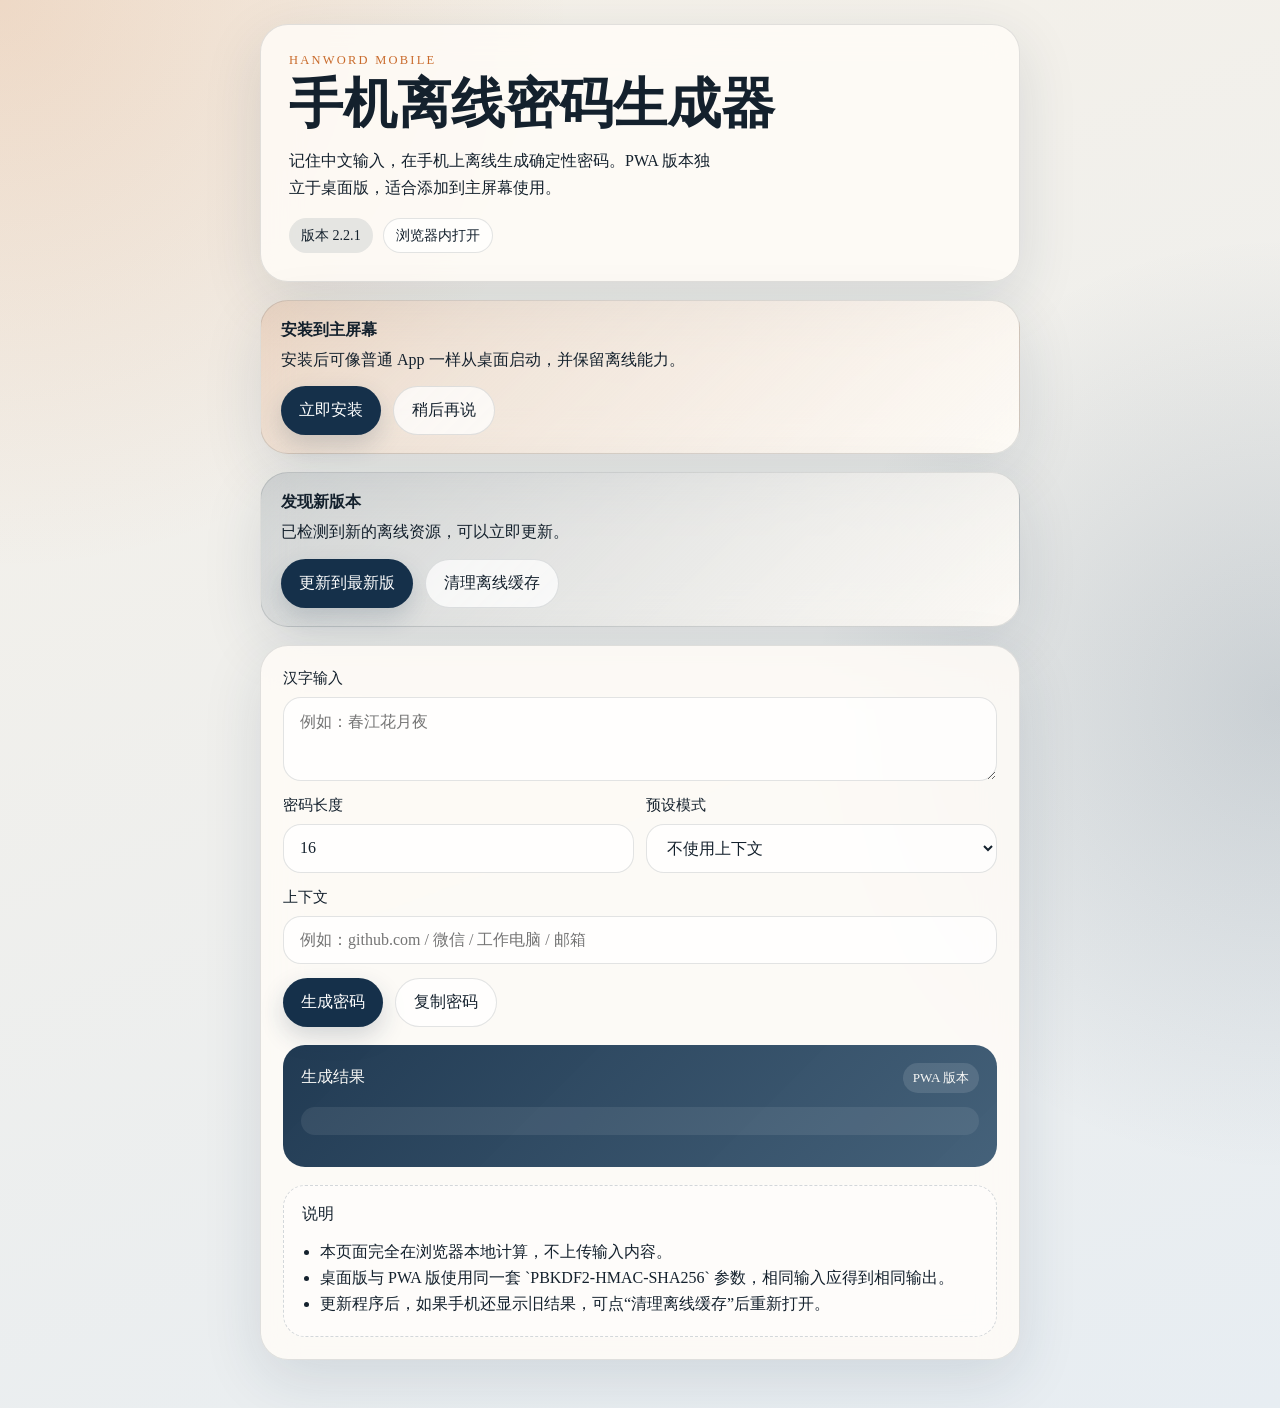
==== pwa/index.html @ ae56d12a "Add PWA files" ====
<!doctype html>
<html lang="zh-CN">
<head>
  <meta charset="utf-8">
  <meta name="viewport" content="width=device-width, initial-scale=1, viewport-fit=cover">
  <meta name="theme-color" content="#15304a">
  <title>HAnWord PWA</title>
  <link rel="manifest" href="manifest.webmanifest">
  <link rel="stylesheet" href="styles.css">
</head>
<body>
  <main class="app-shell">
    <section class="hero-card">
      <p class="eyebrow">HAnWord Mobile</p>
      <h1>手机离线密码生成器</h1>
      <p class="lead">记住中文输入，在手机上离线生成确定性密码。PWA 版本独立于桌面版，适合添加到主屏幕使用。</p>
      <div class="meta-row">
        <span class="pill" id="version-pill">版本读取中</span>
        <span class="pill subtle" id="install-state">浏览器内打开</span>
      </div>
    </section>

    <section class="install-card" id="install-card" hidden>
      <div>
        <p class="card-title">安装到主屏幕</p>
        <p class="card-copy" id="install-copy">安装后可像普通 App 一样从桌面启动，并保留离线能力。</p>
      </div>
      <div class="actions">
        <button type="button" id="install-btn">立即安装</button>
        <button type="button" id="dismiss-install-btn" class="secondary">稍后再说</button>
      </div>
    </section>

    <section class="update-card" id="update-card" hidden>
      <div>
        <p class="card-title">发现新版本</p>
        <p class="card-copy">已检测到新的离线资源，可以立即更新。</p>
      </div>
      <div class="actions">
        <button type="button" id="refresh-btn">更新到最新版</button>
        <button type="button" id="clear-cache-btn" class="secondary">清理离线缓存</button>
      </div>
    </section>

    <section class="panel">
      <form id="password-form" class="form-grid">
        <label>
          <span>汉字输入</span>
          <textarea id="hanzi" rows="3" placeholder="例如：春江花月夜" required></textarea>
        </label>

        <div class="row two-cols">
          <label>
            <span>密码长度</span>
            <input id="length" type="number" min="8" max="64" value="16" required>
          </label>
          <label>
            <span>预设模式</span>
            <select id="mode">
              <option value="">不使用上下文</option>
              <option value="device">设备</option>
              <option value="app">应用</option>
              <option value="site">网站</option>
              <option value="purpose">其他用途</option>
            </select>
          </label>
        </div>

        <label>
          <span>上下文</span>
          <input id="context" type="text" placeholder="例如：github.com / 微信 / 工作电脑 / 邮箱">
        </label>

        <div class="actions">
          <button type="submit">生成密码</button>
          <button type="button" id="copy-btn" class="secondary">复制密码</button>
        </div>
      </form>

      <div class="result-card" id="result-card" hidden>
        <div class="result-head">
          <p>生成结果</p>
          <span id="result-badge">PWA 版本</span>
        </div>
        <output id="password-output"></output>
        <dl id="analysis"></dl>
      </div>

      <div class="notes">
        <p>说明</p>
        <ul>
          <li>本页面完全在浏览器本地计算，不上传输入内容。</li>
          <li>桌面版与 PWA 版使用同一套 `PBKDF2-HMAC-SHA256` 参数，相同输入应得到相同输出。</li>
          <li>更新程序后，如果手机还显示旧结果，可点“清理离线缓存”后重新打开。</li>
        </ul>
      </div>
    </section>
  </main>
  <script type="module" src="app.js"></script>
</body>
</html>
---- pwa/styles.css ----
:root {
  --bg: #f3efe7;
  --ink: #14212d;
  --panel: rgba(255, 252, 247, 0.84);
  --accent: #15304a;
  --accent-2: #c96b2c;
  --line: rgba(20, 33, 45, 0.12);
  --shadow: 0 18px 60px rgba(21, 48, 74, 0.12);
}

* { box-sizing: border-box; }
body {
  margin: 0;
  font-family: "Noto Serif SC", "Source Han Serif SC", serif;
  color: var(--ink);
  background:
    radial-gradient(circle at top left, rgba(201, 107, 44, 0.18), transparent 30%),
    radial-gradient(circle at right, rgba(21, 48, 74, 0.16), transparent 32%),
    linear-gradient(160deg, #f6f1e8 0%, #e7edf2 100%);
  min-height: 100vh;
}
.app-shell {
  width: min(760px, calc(100vw - 28px));
  margin: 0 auto;
  padding: 24px 0 48px;
}
.hero-card, .panel, .install-card, .update-card {
  background: var(--panel);
  backdrop-filter: blur(18px);
  border: 1px solid var(--line);
  border-radius: 28px;
  box-shadow: var(--shadow);
}
.hero-card {
  padding: 28px;
  margin-bottom: 18px;
}
.install-card, .update-card {
  display: grid;
  gap: 14px;
  padding: 18px 20px;
  margin-bottom: 18px;
}
.install-card {
  background: linear-gradient(135deg, rgba(201, 107, 44, 0.16), rgba(255, 252, 247, 0.9));
}
.update-card {
  background: linear-gradient(135deg, rgba(21, 48, 74, 0.14), rgba(255, 252, 247, 0.9));
}
.card-title {
  margin: 0 0 6px;
  font-size: 1.02rem;
  font-weight: 700;
}
.card-copy {
  margin: 0;
  line-height: 1.6;
}
.eyebrow {
  margin: 0 0 8px;
  text-transform: uppercase;
  letter-spacing: 0.18em;
  font-size: 0.78rem;
  color: var(--accent-2);
}
h1 {
  margin: 0;
  font-size: clamp(2rem, 6vw, 3.4rem);
  line-height: 1.05;
}
.lead {
  margin: 14px 0 0;
  font-size: 1rem;
  line-height: 1.7;
  max-width: 54ch;
}
.meta-row {
  display: flex;
  gap: 10px;
  flex-wrap: wrap;
  margin-top: 16px;
}
.pill {
  display: inline-flex;
  align-items: center;
  padding: 7px 12px;
  border-radius: 999px;
  background: rgba(21, 48, 74, 0.1);
  font-size: 0.88rem;
}
.pill.subtle {
  background: rgba(255, 255, 255, 0.72);
  border: 1px solid var(--line);
}
.panel { padding: 22px; }
.form-grid, .notes, .result-card { display: grid; gap: 14px; }
label { display: grid; gap: 8px; }
span { font-size: 0.95rem; }
textarea, input, select, button, output { font: inherit; }
textarea, input, select {
  width: 100%;
  border: 1px solid var(--line);
  background: rgba(255,255,255,0.72);
  border-radius: 18px;
  padding: 14px 16px;
  color: var(--ink);
}
textarea:focus, input:focus, select:focus {
  outline: 2px solid rgba(21,48,74,0.18);
  border-color: rgba(21,48,74,0.28);
}
.row.two-cols {
  display: grid;
  gap: 12px;
  grid-template-columns: repeat(2, minmax(0, 1fr));
}
.actions {
  display: flex;
  gap: 12px;
  flex-wrap: wrap;
}
button {
  border: 0;
  border-radius: 999px;
  padding: 13px 18px;
  background: var(--accent);
  color: #fff;
  box-shadow: 0 10px 25px rgba(21, 48, 74, 0.18);
}
button.secondary {
  background: rgba(255,255,255,0.72);
  color: var(--ink);
  border: 1px solid var(--line);
  box-shadow: none;
}
.result-card {
  margin-top: 18px;
  padding: 18px;
  border-radius: 22px;
  background: linear-gradient(135deg, rgba(21,48,74,0.95), rgba(38,72,101,0.86));
  color: #f8f8f6;
}
.result-head {
  display: flex;
  align-items: center;
  justify-content: space-between;
  gap: 10px;
}
.result-head p { margin: 0; }
#result-badge {
  background: rgba(255,255,255,0.12);
  padding: 6px 10px;
  border-radius: 999px;
  font-size: 0.82rem;
}
#password-output {
  display: block;
  width: 100%;
  padding: 14px 16px;
  border-radius: 16px;
  background: rgba(255,255,255,0.08);
  overflow-wrap: anywhere;
  font-family: "IBM Plex Mono", monospace;
  font-size: 1.04rem;
}
dl {
  margin: 0;
  display: grid;
  grid-template-columns: repeat(2, minmax(0, 1fr));
  gap: 10px;
}
dt { opacity: 0.8; }
dd { margin: 2px 0 0; font-weight: 700; }
.notes {
  margin-top: 18px;
  padding: 18px;
  border-radius: 22px;
  border: 1px dashed rgba(21,48,74,0.18);
  background: rgba(255,255,255,0.48);
}
.notes p, .notes ul { margin: 0; }
.notes ul { padding-left: 18px; line-height: 1.65; }
@media (max-width: 640px) {
  .row.two-cols, dl { grid-template-columns: 1fr; }
  .app-shell { width: min(100vw - 18px, 760px); padding-top: 14px; }
  .hero-card, .panel, .install-card, .update-card { border-radius: 22px; }
}
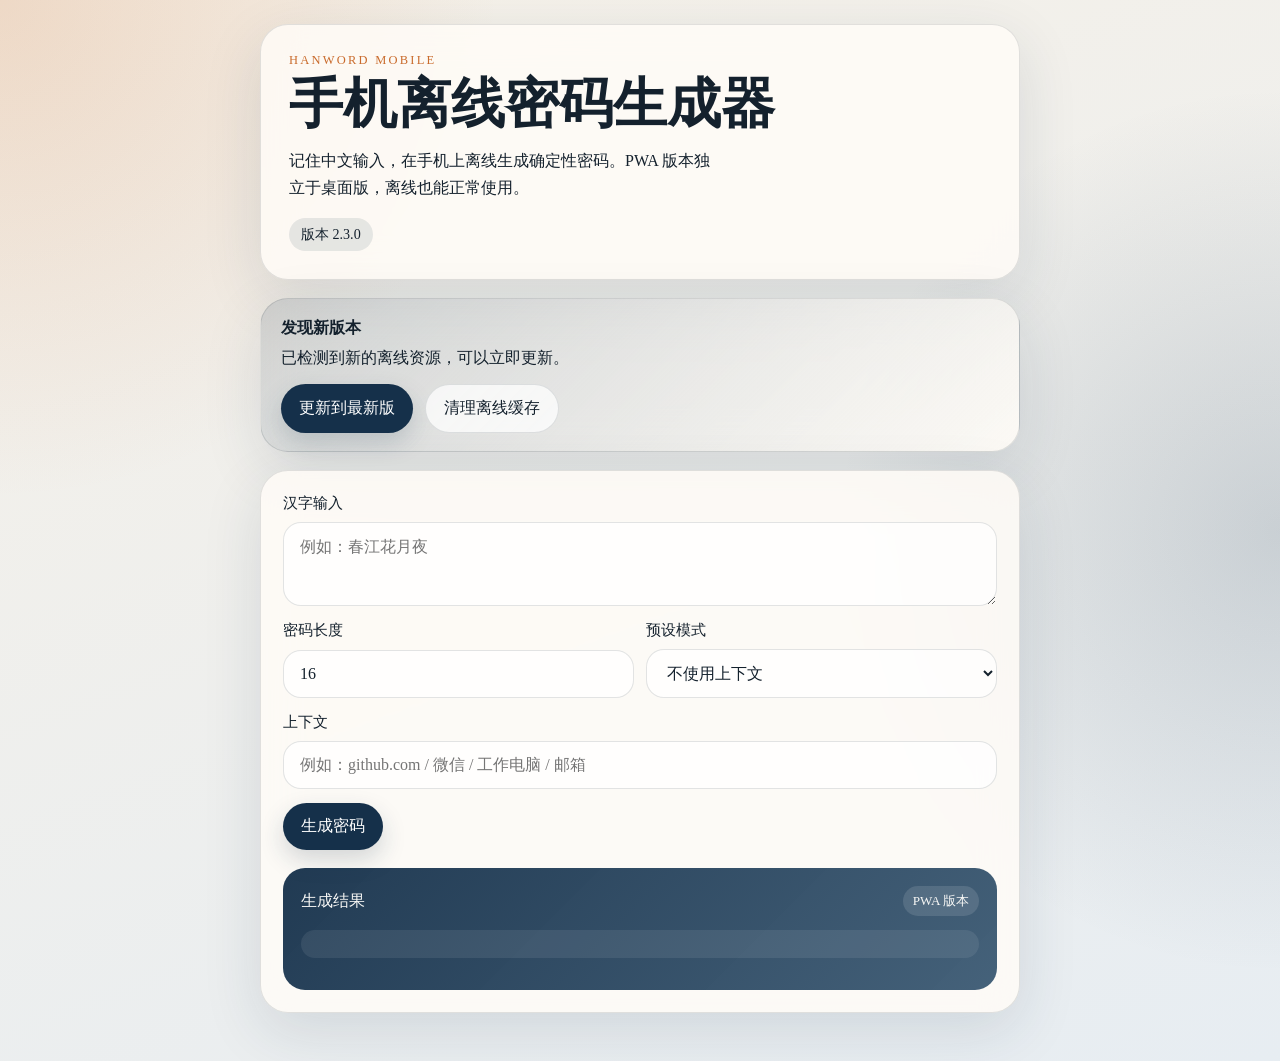
==== commit 5f091b79: "refactor(pwa): remove install-to-home, copy and notes UI, lock password output" ====
--- a/pwa/index.html
+++ b/pwa/index.html
@@ -13,21 +13,9 @@
     <section class="hero-card">
       <p class="eyebrow">HAnWord Mobile</p>
       <h1>手机离线密码生成器</h1>
-      <p class="lead">记住中文输入，在手机上离线生成确定性密码。PWA 版本独立于桌面版，适合添加到主屏幕使用。</p>
+      <p class="lead">记住中文输入，在手机上离线生成确定性密码。PWA 版本独立于桌面版，离线也能正常使用。</p>
       <div class="meta-row">
         <span class="pill" id="version-pill">版本读取中</span>
-        <span class="pill subtle" id="install-state">浏览器内打开</span>
-      </div>
-    </section>
-
-    <section class="install-card" id="install-card" hidden>
-      <div>
-        <p class="card-title">安装到主屏幕</p>
-        <p class="card-copy" id="install-copy">安装后可像普通 App 一样从桌面启动，并保留离线能力。</p>
-      </div>
-      <div class="actions">
-        <button type="button" id="install-btn">立即安装</button>
-        <button type="button" id="dismiss-install-btn" class="secondary">稍后再说</button>
       </div>
     </section>
 
@@ -73,7 +61,6 @@
 
         <div class="actions">
           <button type="submit">生成密码</button>
-          <button type="button" id="copy-btn" class="secondary">复制密码</button>
         </div>
       </form>
 
@@ -85,15 +72,6 @@
         <output id="password-output"></output>
         <dl id="analysis"></dl>
       </div>
-
-      <div class="notes">
-        <p>说明</p>
-        <ul>
-          <li>本页面完全在浏览器本地计算，不上传输入内容。</li>
-          <li>桌面版与 PWA 版使用同一套 `PBKDF2-HMAC-SHA256` 参数，相同输入应得到相同输出。</li>
-          <li>更新程序后，如果手机还显示旧结果，可点“清理离线缓存”后重新打开。</li>
-        </ul>
-      </div>
     </section>
   </main>
   <script type="module" src="app.js"></script>
--- a/pwa/styles.css
+++ b/pwa/styles.css
@@ -24,7 +24,7 @@
   margin: 0 auto;
   padding: 24px 0 48px;
 }
-.hero-card, .panel, .install-card, .update-card {
+.hero-card, .panel, .update-card {
   background: var(--panel);
   backdrop-filter: blur(18px);
   border: 1px solid var(--line);
@@ -35,16 +35,11 @@
   padding: 28px;
   margin-bottom: 18px;
 }
-.install-card, .update-card {
+.update-card {
   display: grid;
   gap: 14px;
   padding: 18px 20px;
   margin-bottom: 18px;
-}
-.install-card {
-  background: linear-gradient(135deg, rgba(201, 107, 44, 0.16), rgba(255, 252, 247, 0.9));
-}
-.update-card {
   background: linear-gradient(135deg, rgba(21, 48, 74, 0.14), rgba(255, 252, 247, 0.9));
 }
 .card-title {
@@ -93,7 +88,7 @@
   border: 1px solid var(--line);
 }
 .panel { padding: 22px; }
-.form-grid, .notes, .result-card { display: grid; gap: 14px; }
+.form-grid, .result-card { display: grid; gap: 14px; }
 label { display: grid; gap: 8px; }
 span { font-size: 0.95rem; }
 textarea, input, select, button, output { font: inherit; }
@@ -162,6 +157,9 @@
   overflow-wrap: anywhere;
   font-family: "IBM Plex Mono", monospace;
   font-size: 1.04rem;
+  user-select: none;
+  -webkit-user-select: none;
+  -webkit-touch-callout: none;
 }
 dl {
   margin: 0;
@@ -171,17 +169,8 @@
 }
 dt { opacity: 0.8; }
 dd { margin: 2px 0 0; font-weight: 700; }
-.notes {
-  margin-top: 18px;
-  padding: 18px;
-  border-radius: 22px;
-  border: 1px dashed rgba(21,48,74,0.18);
-  background: rgba(255,255,255,0.48);
-}
-.notes p, .notes ul { margin: 0; }
-.notes ul { padding-left: 18px; line-height: 1.65; }
 @media (max-width: 640px) {
   .row.two-cols, dl { grid-template-columns: 1fr; }
   .app-shell { width: min(100vw - 18px, 760px); padding-top: 14px; }
-  .hero-card, .panel, .install-card, .update-card { border-radius: 22px; }
+  .hero-card, .panel, .update-card { border-radius: 22px; }
 }
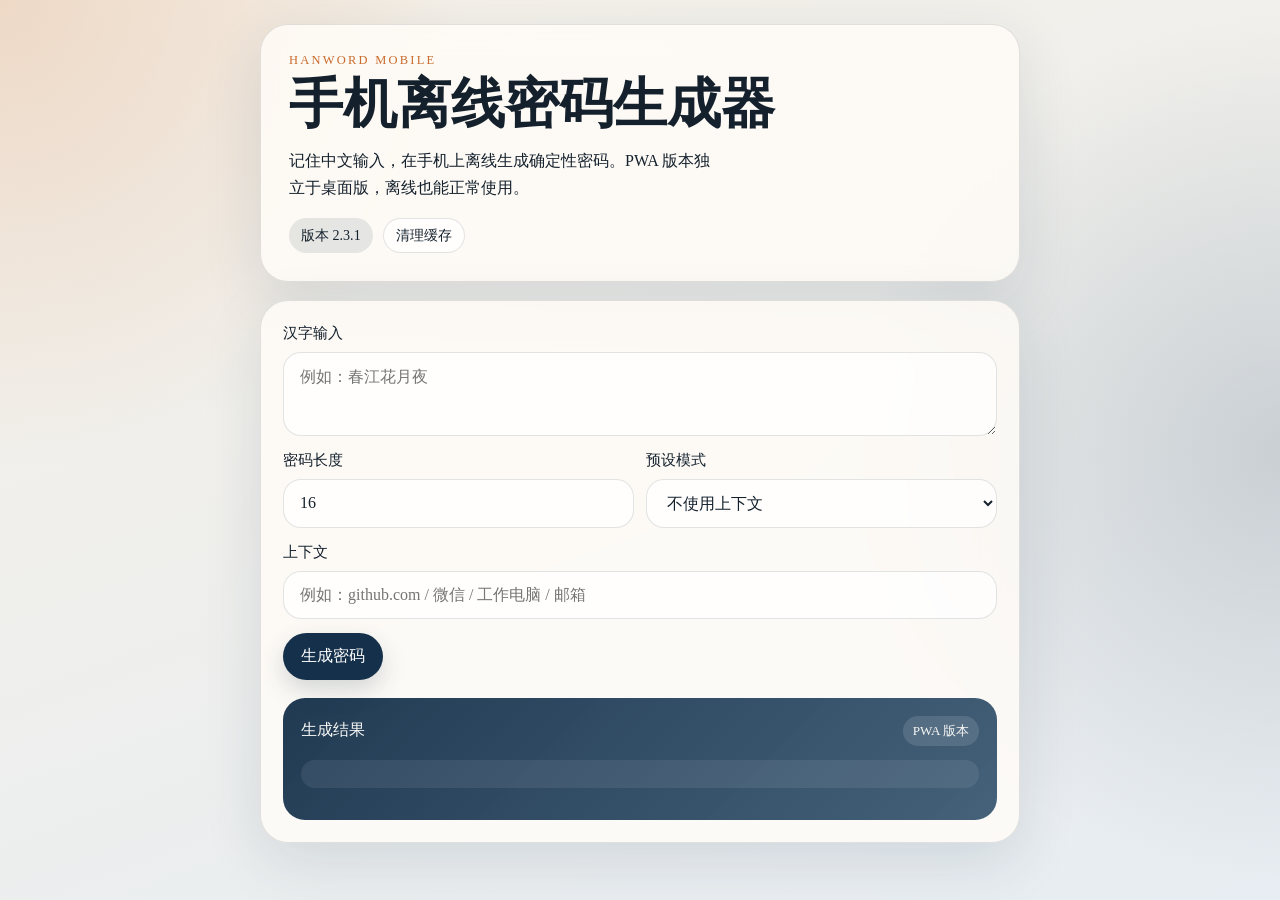
==== commit 62333dc2: "refactor(pwa): move clear-cache to hero section and drop update card" ====
--- a/pwa/index.html
+++ b/pwa/index.html
@@ -16,17 +16,7 @@
       <p class="lead">记住中文输入，在手机上离线生成确定性密码。PWA 版本独立于桌面版，离线也能正常使用。</p>
       <div class="meta-row">
         <span class="pill" id="version-pill">版本读取中</span>
-      </div>
-    </section>
-
-    <section class="update-card" id="update-card" hidden>
-      <div>
-        <p class="card-title">发现新版本</p>
-        <p class="card-copy">已检测到新的离线资源，可以立即更新。</p>
-      </div>
-      <div class="actions">
-        <button type="button" id="refresh-btn">更新到最新版</button>
-        <button type="button" id="clear-cache-btn" class="secondary">清理离线缓存</button>
+        <button type="button" id="clear-cache-btn">清理缓存</button>
       </div>
     </section>
 
--- a/pwa/styles.css
+++ b/pwa/styles.css
@@ -24,7 +24,7 @@
   margin: 0 auto;
   padding: 24px 0 48px;
 }
-.hero-card, .panel, .update-card {
+.hero-card, .panel {
   background: var(--panel);
   backdrop-filter: blur(18px);
   border: 1px solid var(--line);
@@ -34,22 +34,6 @@
 .hero-card {
   padding: 28px;
   margin-bottom: 18px;
-}
-.update-card {
-  display: grid;
-  gap: 14px;
-  padding: 18px 20px;
-  margin-bottom: 18px;
-  background: linear-gradient(135deg, rgba(21, 48, 74, 0.14), rgba(255, 252, 247, 0.9));
-}
-.card-title {
-  margin: 0 0 6px;
-  font-size: 1.02rem;
-  font-weight: 700;
-}
-.card-copy {
-  margin: 0;
-  line-height: 1.6;
 }
 .eyebrow {
   margin: 0 0 8px;
@@ -86,6 +70,18 @@
 .pill.subtle {
   background: rgba(255, 255, 255, 0.72);
   border: 1px solid var(--line);
+}
+#clear-cache-btn {
+  border: 1px solid var(--line);
+  background: rgba(255, 255, 255, 0.72);
+  color: var(--ink);
+  box-shadow: none;
+  padding: 7px 12px;
+  font-size: 0.88rem;
+  cursor: pointer;
+}
+#clear-cache-btn:active {
+  background: rgba(21, 48, 74, 0.1);
 }
 .panel { padding: 22px; }
 .form-grid, .result-card { display: grid; gap: 14px; }
@@ -172,5 +168,5 @@
 @media (max-width: 640px) {
   .row.two-cols, dl { grid-template-columns: 1fr; }
   .app-shell { width: min(100vw - 18px, 760px); padding-top: 14px; }
-  .hero-card, .panel, .update-card { border-radius: 22px; }
+  .hero-card, .panel { border-radius: 22px; }
 }
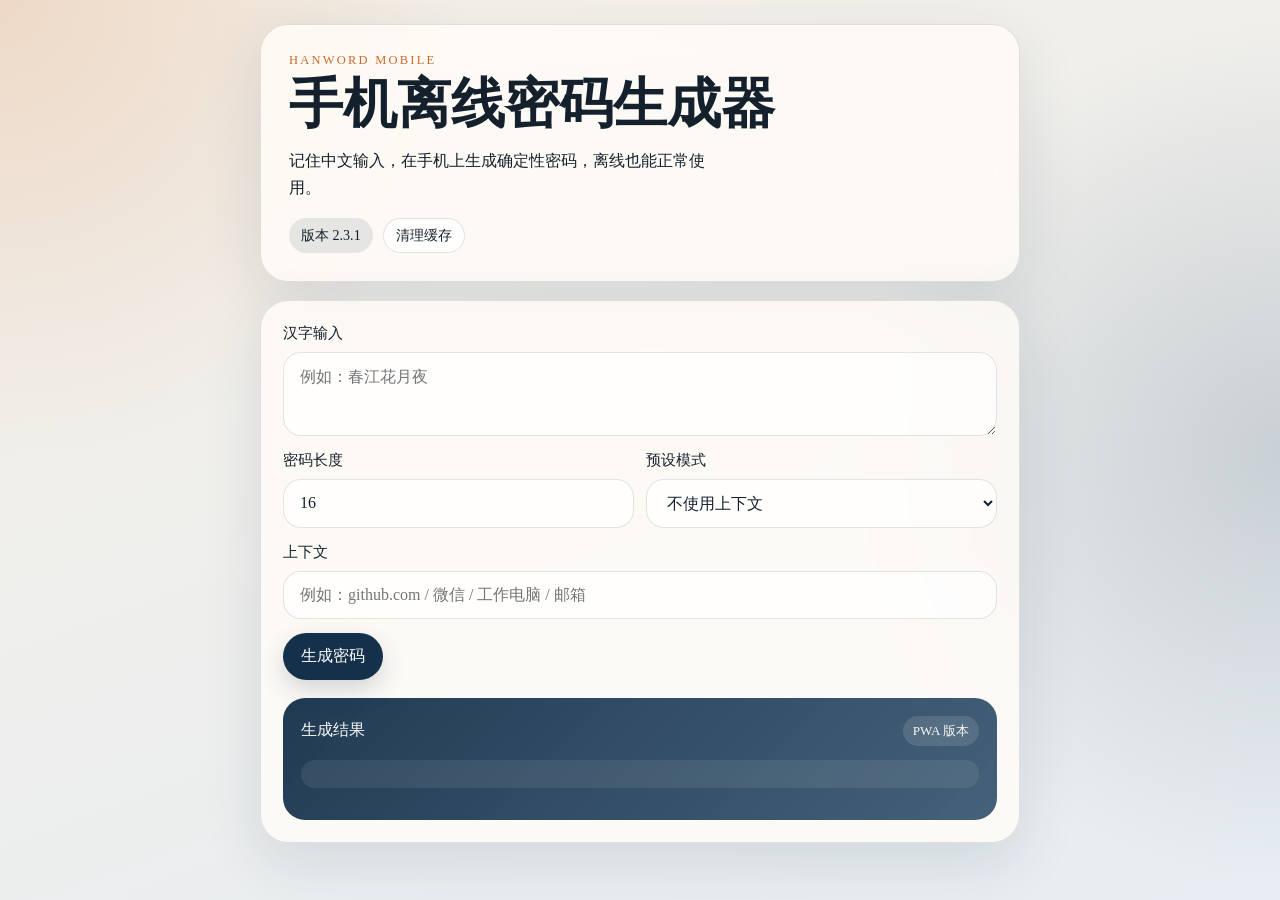
==== commit 81af4809: "docs(pwa): simplify hero tagline" ====
--- a/pwa/index.html
+++ b/pwa/index.html
@@ -13,7 +13,7 @@
     <section class="hero-card">
       <p class="eyebrow">HAnWord Mobile</p>
       <h1>手机离线密码生成器</h1>
-      <p class="lead">记住中文输入，在手机上离线生成确定性密码。PWA 版本独立于桌面版，离线也能正常使用。</p>
+      <p class="lead">记住中文输入，在手机上生成确定性密码，离线也能正常使用。</p>
       <div class="meta-row">
         <span class="pill" id="version-pill">版本读取中</span>
         <button type="button" id="clear-cache-btn">清理缓存</button>
